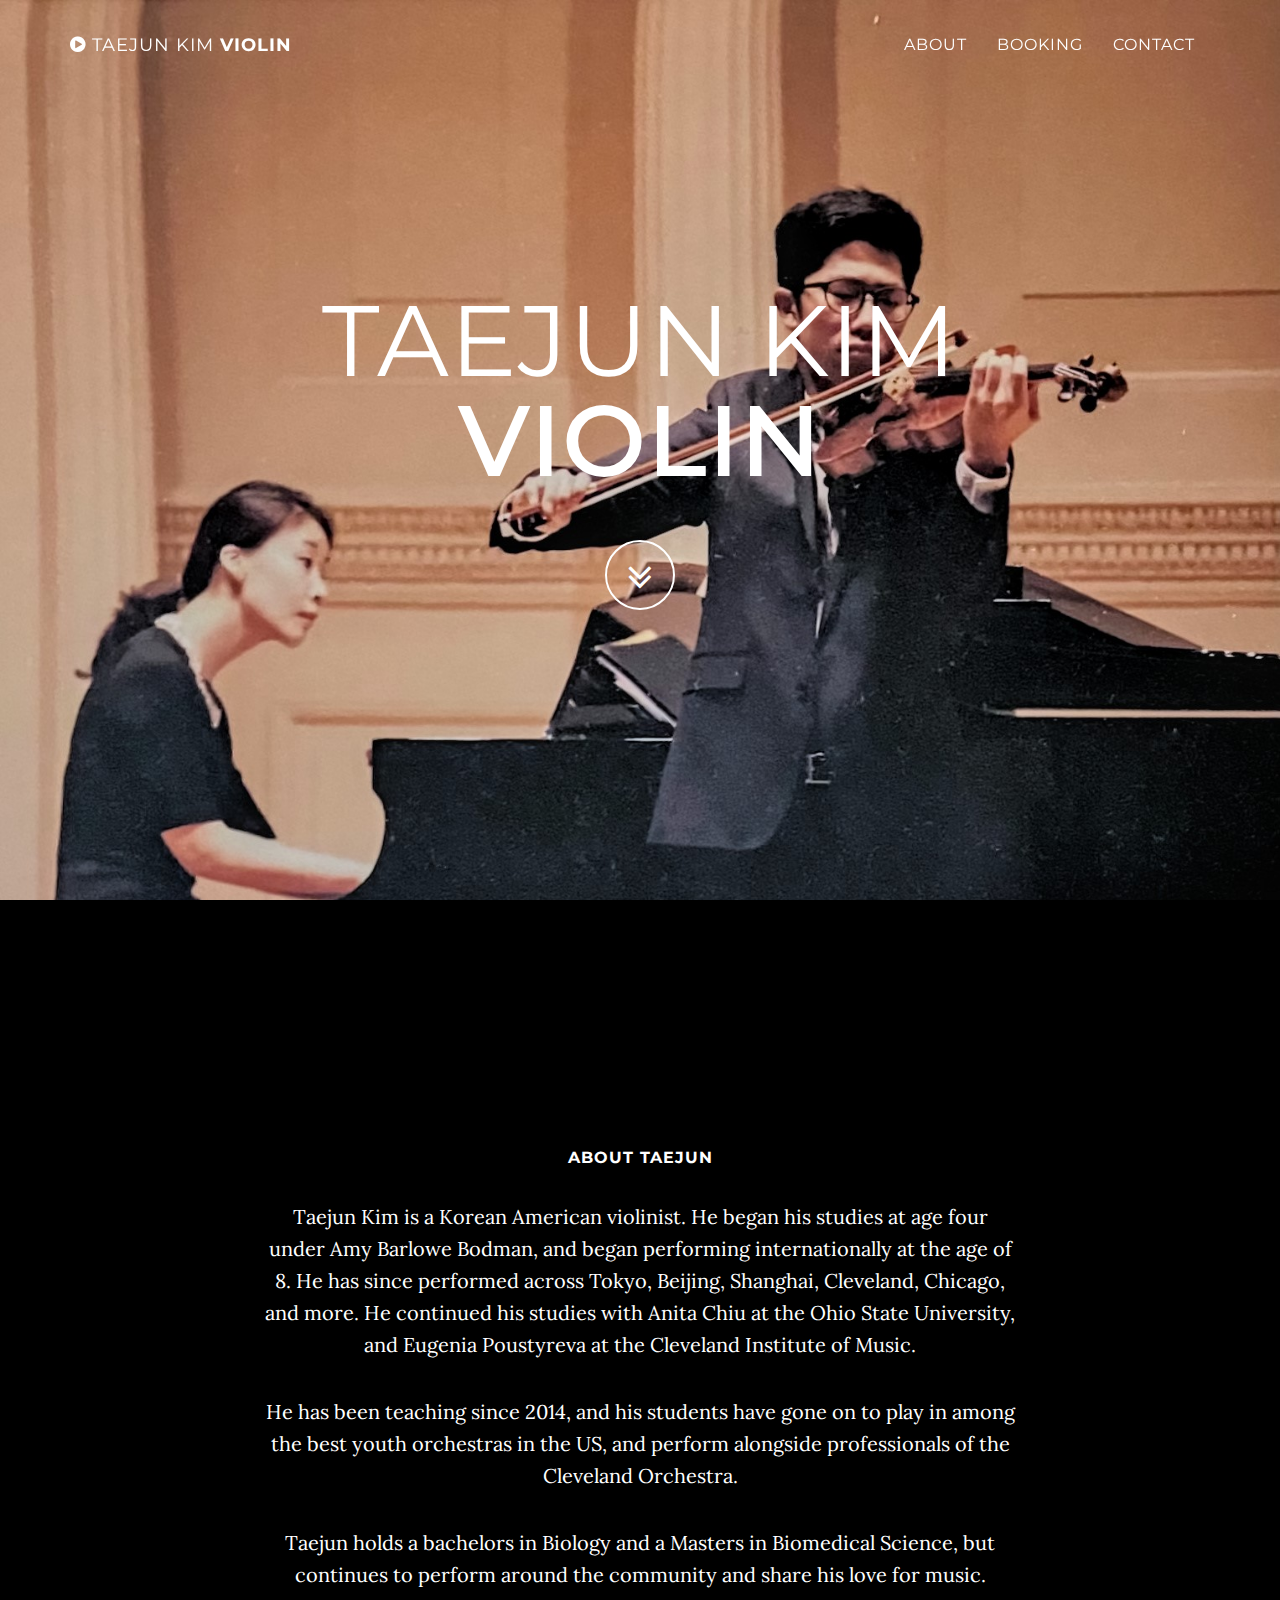
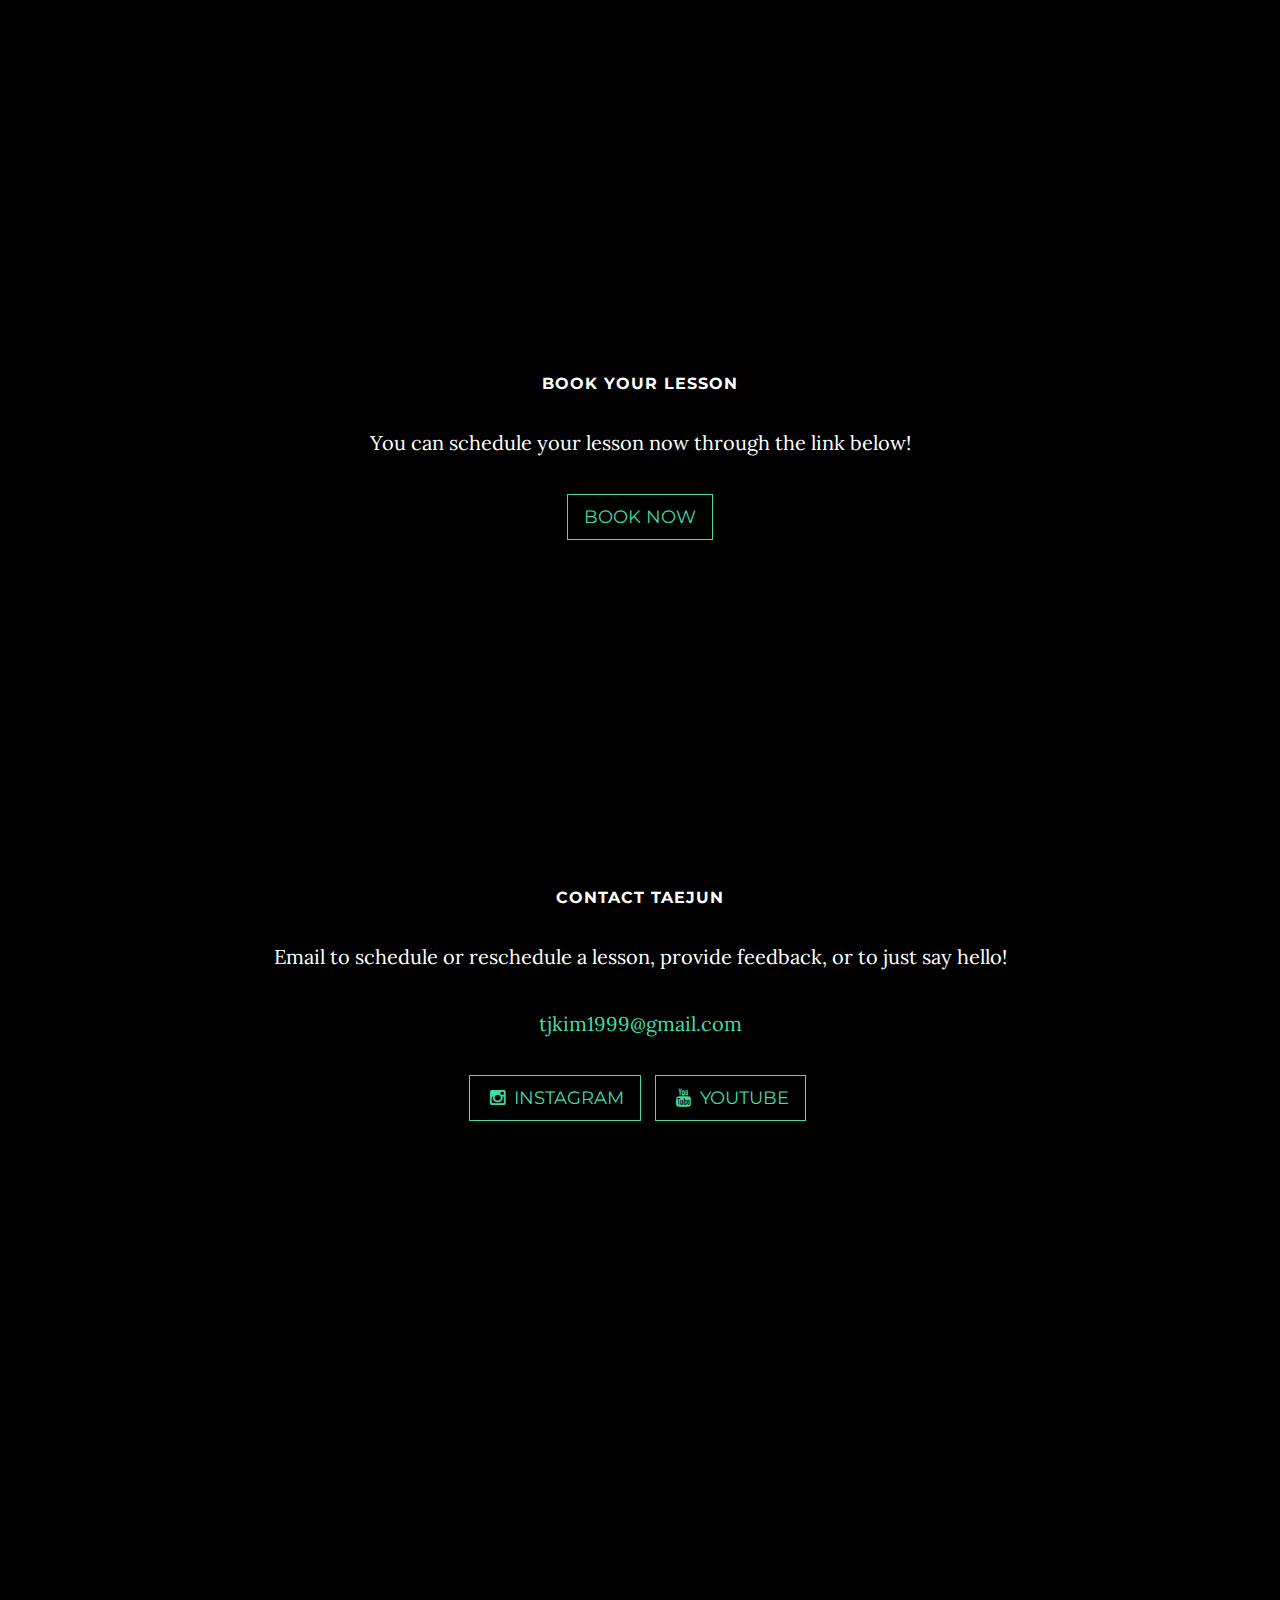
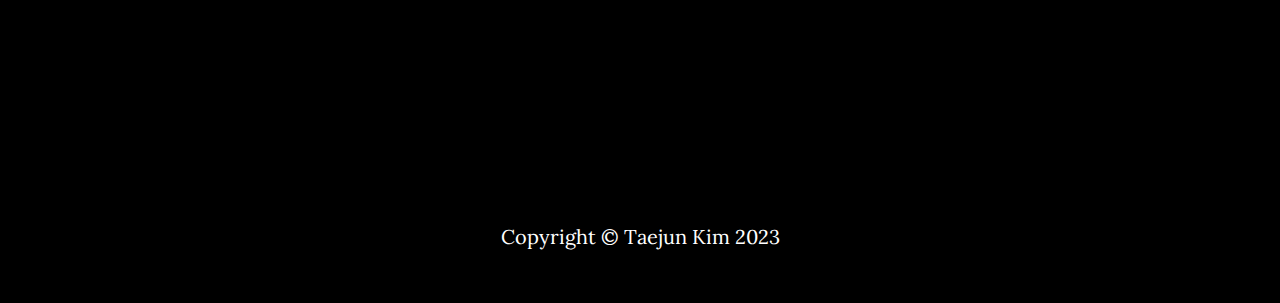
==== index.html @ 46f5df33 "Update index.html" ====
<!DOCTYPE html>
<html lang="en">

<head>

    <meta charset="utf-8">
    <meta http-equiv="X-UA-Compatible" content="IE=edge">
    <meta name="viewport" content="width=device-width, initial-scale=1">
    <meta name="description" content="Taejun Kim is a Korean American violinist. He began his studies at age four under Amy Barlowe Bodman, and began performing internationally at the age of 8. He has since performed across Tokyo, Beijing, Shanghai, Cleveland, Chicago, and more. He continued his studies with Anita Chiu at the Ohio State University, and Eugenia Poustyreva at the Cleveland Institute of Music. He has been teaching since 2014, and his students have gone on to play in one of the best youth orchestras in the US, and perform alongside professionals of the Cleveland Orchestra. Taejun holds a bachelors in Biology and a Masters in Biomedical Science, but continues to perform around the community and share his love for music.">
    <meta name="author" content="Taejun Kim">

    <title>Taejun Kim Violin</title>

    <!-- Bootstrap Core CSS -->
    <link href="css/bootstrap.min.css" rel="stylesheet">

    <!-- Custom CSS -->
    <link href="css/grayscale.css" rel="stylesheet">

    <!-- Custom Fonts -->
    <link href="font-awesome/css/font-awesome.min.css" rel="stylesheet" type="text/css">
    <link href="http://fonts.googleapis.com/css?family=Lora:400,700,400italic,700italic" rel="stylesheet" type="text/css">
    <link href="http://fonts.googleapis.com/css?family=Montserrat:400,700" rel="stylesheet" type="text/css">

    <!-- jQuery -->
    <script src="../js/jquery.js"></script>
    <script> 
    $(function(){
      $("#nav").load("../nav.html"); 
    }); 
    $(function(){
      $("#footer").load("../footer.html"); 
    });
    </script>

    <!-- HTML5 Shim and Respond.js IE8 support of HTML5 elements and media queries -->
    <!-- WARNING: Respond.js doesn't work if you view the page via file:// -->
    <!--[if lt IE 9]>
        <script src="https://oss.maxcdn.com/libs/html5shiv/3.7.0/html5shiv.js"></script>
        <script src="https://oss.maxcdn.com/libs/respond.js/1.4.2/respond.min.js"></script>
    <![endif]-->

</head>

<body id="page-top" data-spy="scroll" data-target=".navbar-fixed-top">

    <!-- Navigation -->
    <nav class="navbar navbar-custom navbar-fixed-top" role="navigation">
        <div class="container">
            <div class="navbar-header">
                <button type="button" class="navbar-toggle" data-toggle="collapse" data-target=".navbar-main-collapse">
                    <i class="fa fa-bars"></i>
                </button>
                <a class="navbar-brand page-scroll" href="#page-top">
                    <i class="fa fa-play-circle"></i>  <span class="light">Taejun Kim</span> Violin
                </a>
            </div>

            <!-- Collect the nav links, forms, and other content for toggling -->
            <div class="collapse navbar-collapse navbar-right navbar-main-collapse">
                <ul class="nav navbar-nav">
                    <!-- Hidden li included to remove active class from about link when scrolled up past about section -->
                    <li class="hidden">
                        <a href="#page-top"></a>
                    </li>
                    <li>
                        <a class="page-scroll" href="#about">About</a>
                    </li>
                    <li>
                        <a class="page-scroll" href="#download">Booking</a>
                    </li>
                    <li>
                        <a class="page-scroll" href="#contact">Contact</a>
                    </li>
                </ul>
            </div>
            <!-- /.navbar-collapse -->
        </div>
        <!-- /.container -->
    </nav>

    <!-- Intro Header -->
    <header class="intro">
        <div class="intro-body">
            <div class="container">
                <div class="row">
                    <div class="col-md-8 col-md-offset-2">
                        <h1 class="brand-heading"><span class="light">Taejun Kim</span> Violin</h1>
                        <!--p class="intro-text">Violin</p-->
                        <a href="#about" class="btn btn-circle page-scroll">
                            <i class="fa fa-angle-double-down animated"></i>
                        </a>
                    </div>
                </div>
            </div>
        </div>
    </header>

    <!-- About Section -->
    <section id="about" class="container content-section text-center">
        <div class="row">
            <div class="col-lg-8 col-lg-offset-2">
                <h2>About Taejun</h2>
                <!-- <p>Taejun Kim is a Korean American violinist. He began performing internationally at the age of 8, and has performed in Tokyo, Beijing, Shanghai, and Chicago among others. Taejun has attended the Meadowmount School of Music, and studied with Eugenia Poustyreva at the Cleveland Institute of Music.</p>
                <p>He continued his studies at the Ohio State University with Anita Chiu and graduated in 2021 with a bachelors degree in Biology.</p> -->
                <p>Taejun Kim is a Korean American violinist. He began his studies at age four under Amy Barlowe Bodman, and began performing internationally at the age of 8. He has since performed across Tokyo, Beijing, Shanghai, Cleveland, Chicago, and more. He continued his studies with Anita Chiu at the Ohio State University, and Eugenia Poustyreva at the Cleveland Institute of Music.</p>
                <p>He has been teaching since 2014, and his students have gone on to play in among the best youth orchestras in the US, and perform alongside professionals of the Cleveland Orchestra.</p>
                <p>Taejun holds a bachelors in Biology and a Masters in Biomedical Science, but continues to perform around the community and share his love for music.</p>
            </div>
        </div>
    </section>

    <!-- Schedule Lesson Section -->
    <section id="download" class="content-section text-center">
        <div class="download-section">
            <div class="container">
                <div class="col-lg-8 col-lg-offset-2">
                    <h2>Book Your Lesson</h2>
                    <p>You can schedule your lesson now through the link below!</p>
                    <a href="https://cal.com/taejunk/private-violin-lessons" class="btn btn-default btn-lg">Book now</a>
                </div>
            </div>
        </div>
    </section>

    <!-- Contact Section -->
    <section id="contact" class="container content-section text-center">
        <div class="row">
            <div class="col-lg-8 col-lg-offset-2">
                <h2>Contact Taejun</h2>
                <p>Email to schedule or reschedule a lesson, provide feedback, or to just say hello!</p>
                <p><a href="mailto:tjkim1999@gmail.com">tjkim1999@gmail.com</a>
                </p>
                <ul class="list-inline banner-social-buttons">
                    <li>
                        <a href="https://instagram.com/tjkim530" class="btn btn-default btn-lg"><i class="fa fa-instagram fa-fw"></i> <span class="network-name">Instagram</span></a>
                    </li>
                    <li>
                        <a href="https://youtube.com/tjkim1999" class="btn btn-default btn-lg"><i class="fa fa-youtube fa-fw"></i> <span class="network-name">Youtube</span></a>
                    </li>
                </ul>
            </div>
        </div>
    </section>

    <!-- Map Section -->
    <div id="map"></div>

    <!-- Footer -->
    <footer>
        <div class="container text-center">
            <p>Copyright &copy; Taejun Kim 2023</p>
        </div>
    </footer>

    <!-- jQuery -->
    <script src="js/jquery.js"></script>

    <!-- Bootstrap Core JavaScript -->
    <script src="js/bootstrap.min.js"></script>

    <!-- Plugin JavaScript -->
    <script src="js/jquery.easing.min.js"></script>

    <!-- Google Maps API Key - Use your own API key to enable the map feature. More information on the Google Maps API can be found at https://developers.google.com/maps/ -->
    <!--script type="text/javascript" src="https://maps.googleapis.com/maps/api/js?key=AIzaSyCRngKslUGJTlibkQ3FkfTxj3Xss1UlZDA&sensor=false"></script-->

    <!-- Custom Theme JavaScript -->
    <script src="js/grayscale.js"></script>

</body>

</html>
---- css/grayscale.css ----
/* http://meyerweb.com/eric/tools/css/reset/ 
   v2.0 | 20110126
   License: none (public domain)
*/

html, body, div, span, applet, object, iframe,
h1, h2, h3, h4, h5, h6, p, blockquote, pre,
a, abbr, acronym, address, big, cite, code,
del, dfn, em, img, ins, kbd, q, s, samp,
small, strike, strong, sub, sup, tt, var,
b, u, i, center,
dl, dt, dd, ol, ul, li,
fieldset, form, label, legend,
table, caption, tbody, tfoot, thead, tr, th, td,
article, aside, canvas, details, embed, 
figure, figcaption, footer, header, hgroup, 
menu, nav, output, ruby, section, summary,
time, mark, audio, video {
	margin: 0;
	padding: 0;
	border: 0;
	font-size: 100%;
	font: inherit;
	vertical-align: baseline;
}
/* HTML5 display-role reset for older browsers */
article, aside, details, figcaption, figure, 
footer, header, hgroup, menu, nav, section {
	display: block;
}
body {
	line-height: 1;
}
ol, ul {
	list-style: none;
}
blockquote, q {
	quotes: none;
}
blockquote:before, blockquote:after,
q:before, q:after {
	content: '';
	content: none;
}
table {
	border-collapse: collapse;
	border-spacing: 0;
}


/*!
 * Start Bootstrap - Grayscale Bootstrap Theme (http://startbootstrap.com)
 * Code licensed under the Apache License v2.0.
 * For details, see http://www.apache.org/licenses/LICENSE-2.0.
 */

body {
    width: 100%;
    height: 100%;
    font-family: Lora,"Helvetica Neue",Helvetica,Arial,sans-serif;
    color: #fff;
    background-color: #000;
}

html {
    width: 100%;
    height: 100%;
}

h1,
h2,
h3,
h4,
h5,
h6 {
    margin: 0 0 35px;
    text-transform: uppercase;
    font-family: Montserrat,"Helvetica Neue",Helvetica,Arial,sans-serif;
    font-weight: 700;
    letter-spacing: 1px;
}

p {
    margin: 0 0 25px;
    font-size: 18px;
    line-height: 1.5;
}

@media(min-width:768px) {
    p {
        margin: 0 0 35px;
        font-size: 20px;
        line-height: 1.6;
    }
}

a {
    color: #42dca3;
    -webkit-transition: all .2s ease-in-out;
    -moz-transition: all .2s ease-in-out;
    transition: all .2s ease-in-out;
}

a:hover,
a:focus {
    text-decoration: none;
    color: #1d9b6c;
}

.light {
    font-weight: 400;
}

.navbar-custom {
    margin-bottom: 0;
    border-bottom: 1px solid rgba(255,255,255,.3);
    text-transform: uppercase;
    font-family: Montserrat,"Helvetica Neue",Helvetica,Arial,sans-serif;
    background-color: #000;
}

.navbar-custom .navbar-brand {
    font-weight: 700;
}

.navbar-custom .navbar-brand:focus {
    outline: 0;
}

.navbar-custom .navbar-brand .navbar-toggle {
    padding: 4px 6px;
    font-size: 16px;
    color: #fff;
}

.navbar-custom .navbar-brand .navbar-toggle:focus,
.navbar-custom .navbar-brand .navbar-toggle:active {
    outline: 0;
}

.navbar-custom a {
    color: #fff;
}

.navbar-custom .nav li a {
    -webkit-transition: background .3s ease-in-out;
    -moz-transition: background .3s ease-in-out;
    transition: background .3s ease-in-out;
}

.navbar-custom .nav li a:hover {
    outline: 0;
    color: rgba(255,255,255,.8);
    background-color: transparent;
}

.navbar-custom .nav li a:focus,
.navbar-custom .nav li a:active {
    outline: 0;
    background-color: transparent;
}

.navbar-custom .nav li.active {
    outline: 0;
}

.navbar-custom .nav li.active a {
    background-color: rgba(255,255,255,.3);
}

.navbar-custom .nav li.active a:hover {
    color: #fff;
}

@media(min-width:768px) {
    .navbar-custom {
        padding: 20px 0;
        border-bottom: 0;
        letter-spacing: 1px;
        background: 0 0;
        -webkit-transition: background .5s ease-in-out,padding .5s ease-in-out;
        -moz-transition: background .5s ease-in-out,padding .5s ease-in-out;
        transition: background .5s ease-in-out,padding .5s ease-in-out;
    }

    .navbar-custom.top-nav-collapse {
        padding: 0;
        border-bottom: 1px solid rgba(255,255,255,.3);
        background: #000;
    }
}

.intro {
    display: table;
    width: 100%;
    height: auto;
    padding: 100px 0;
    text-align: center;
    color: #fff;
    background: url(../assets/img/profile.jpg) no-repeat bottom center scroll;
    background-attachment:fixed;
    background-position: top;
    background-color: #000;
    -webkit-background-size: cover;
    -moz-background-size: cover;
    background-size: cover;
    -o-background-size: cover;
}

.intro .intro-body {
    display: table-cell;
    vertical-align: middle;
}

.intro .intro-body .brand-heading {
    font-size: 40px;
    font-weight: 550;
    color: /*black*/ white;
}

.intro .intro-body .intro-text {
    font-size: 18px;
    color: black;
}

@media(min-width:768px) {
    .intro {
        height: 100%;
        padding: 0;
    }

    .intro .intro-body .brand-heading {
        font-size: 100px;
    }

    .intro .intro-body .intro-text {
        font-size: 26px;
    }
}

.btn-circle {
    width: 70px;
    height: 70px;
    margin-top: 15px;
    padding: 7px 16px;
    border: 2px solid #fff;
    border-radius: 100%!important;
    font-size: 40px;
    color: #fff;
    background: 0 0;
    -webkit-transition: background .3s ease-in-out;
    -moz-transition: background .3s ease-in-out;
    transition: background .3s ease-in-out;
}

.btn-circle:hover,
.btn-circle:focus {
    outline: 0;
    color: #fff;
    background: rgba(255,255,255,.1);
}

.btn-circle i.animated {
    -webkit-transition-property: -webkit-transform;
    -webkit-transition-duration: 1s;
    -moz-transition-property: -moz-transform;
    -moz-transition-duration: 1s;
}

.btn-circle:hover i.animated {
    -webkit-animation-name: pulse;
    -moz-animation-name: pulse;
    -webkit-animation-duration: 1.5s;
    -moz-animation-duration: 1.5s;
    -webkit-animation-iteration-count: infinite;
    -moz-animation-iteration-count: infinite;
    -webkit-animation-timing-function: linear;
    -moz-animation-timing-function: linear;
}

@-webkit-keyframes pulse {    
    0 {
        -webkit-transform: scale(1);
        transform: scale(1);
    }

    50% {
        -webkit-transform: scale(1.2);
        transform: scale(1.2);
    }

    100% {
        -webkit-transform: scale(1);
        transform: scale(1);
    }
}

@-moz-keyframes pulse {    
    0 {
        -moz-transform: scale(1);
        transform: scale(1);
    }

    50% {
        -moz-transform: scale(1.2);
        transform: scale(1.2);
    }

    100% {
        -moz-transform: scale(1);
        transform: scale(1);
    }
}

.content-section {
    padding-top: 100px;
}

.download-section {
    width: 100%;
    padding: 50px 0;
    color: #fff;
    background: url(../img/downloads-bg.jpg) no-repeat center center scroll;
    background-color: #000;
    -webkit-background-size: cover;
    -moz-background-size: cover;
    background-size: cover;
    -o-background-size: cover;
}

#map {
    width: 100%;
    height: 200px;
    margin-top: 100px;
}

@media(min-width:767px) {
    .content-section {
        padding-top: 250px;
    }

    .download-section {
        padding: 100px 0;
    }

    #map {
        height: 400px;
        margin-top: 250px;
    }
}

.btn {
    border-radius: 0;
    text-transform: uppercase;
    font-family: Montserrat,"Helvetica Neue",Helvetica,Arial,sans-serif;
    font-weight: 400;
    -webkit-transition: all .3s ease-in-out;
    -moz-transition: all .3s ease-in-out;
    transition: all .3s ease-in-out;
}

.btn-default {
    border: 1px solid #42dca3;
    color: #42dca3;
    background-color: transparent;
}

.btn-default:hover,
.btn-default:focus {
    border: 1px solid #42dca3;
    outline: 0;
    color: #000;
    background-color: #42dca3;
}

ul.banner-social-buttons {
    margin-top: 0;
}

@media(max-width:1199px) {
    ul.banner-social-buttons {
        margin-top: 15px;
    }
}

@media(max-width:767px) {
    ul.banner-social-buttons li {
        display: block;
        margin-bottom: 20px;
        padding: 0;
    }

    ul.banner-social-buttons li:last-child {
        margin-bottom: 0;
    }
}

footer {
    padding: 50px 0;
}

footer p {
    margin: 0;
}

::-moz-selection {
    text-shadow: none;
    background: #fcfcfc;
    background: rgba(255,255,255,.2);
}

::selection {
    text-shadow: none;
    background: #fcfcfc;
    background: rgba(255,255,255,.2);
}

img::selection {
    background: 0 0;
}

img::-moz-selection {
    background: 0 0;
}

body {
    webkit-tap-highlight-color: rgba(255,255,255,.2);
}
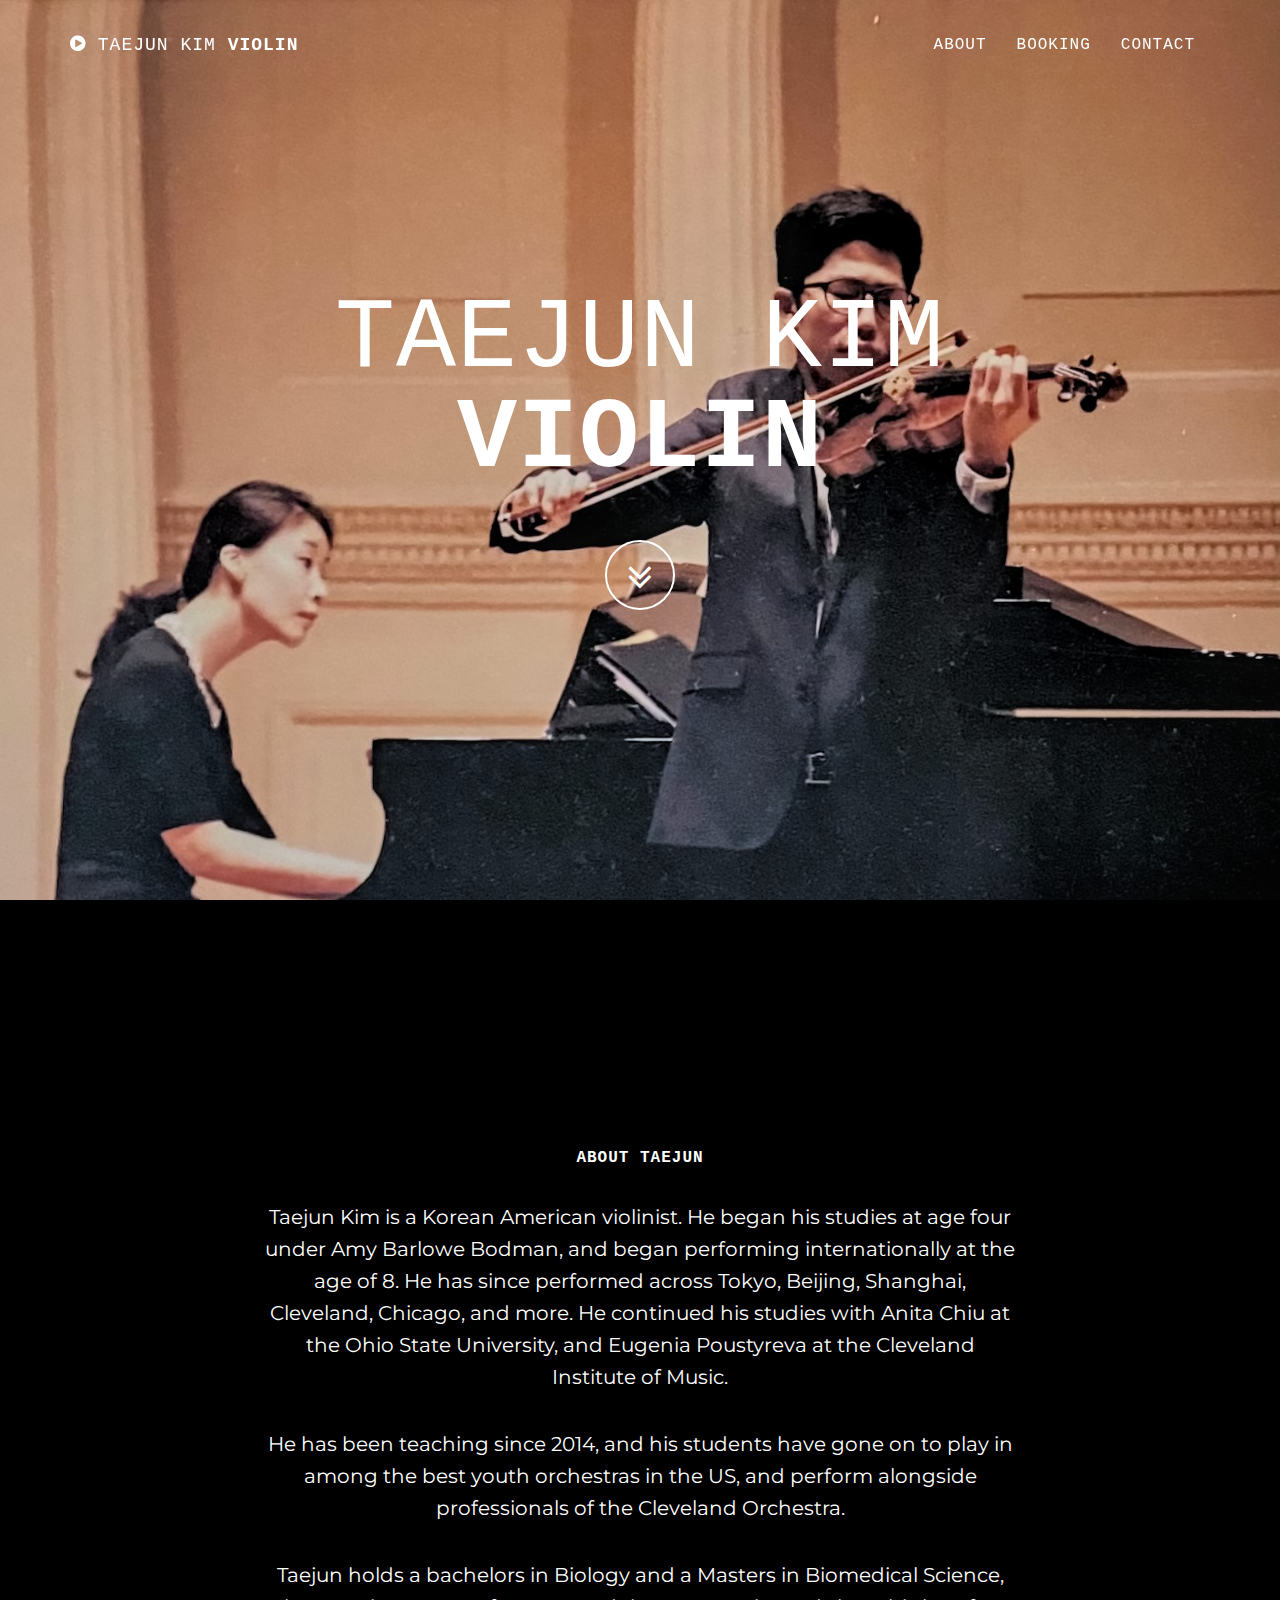
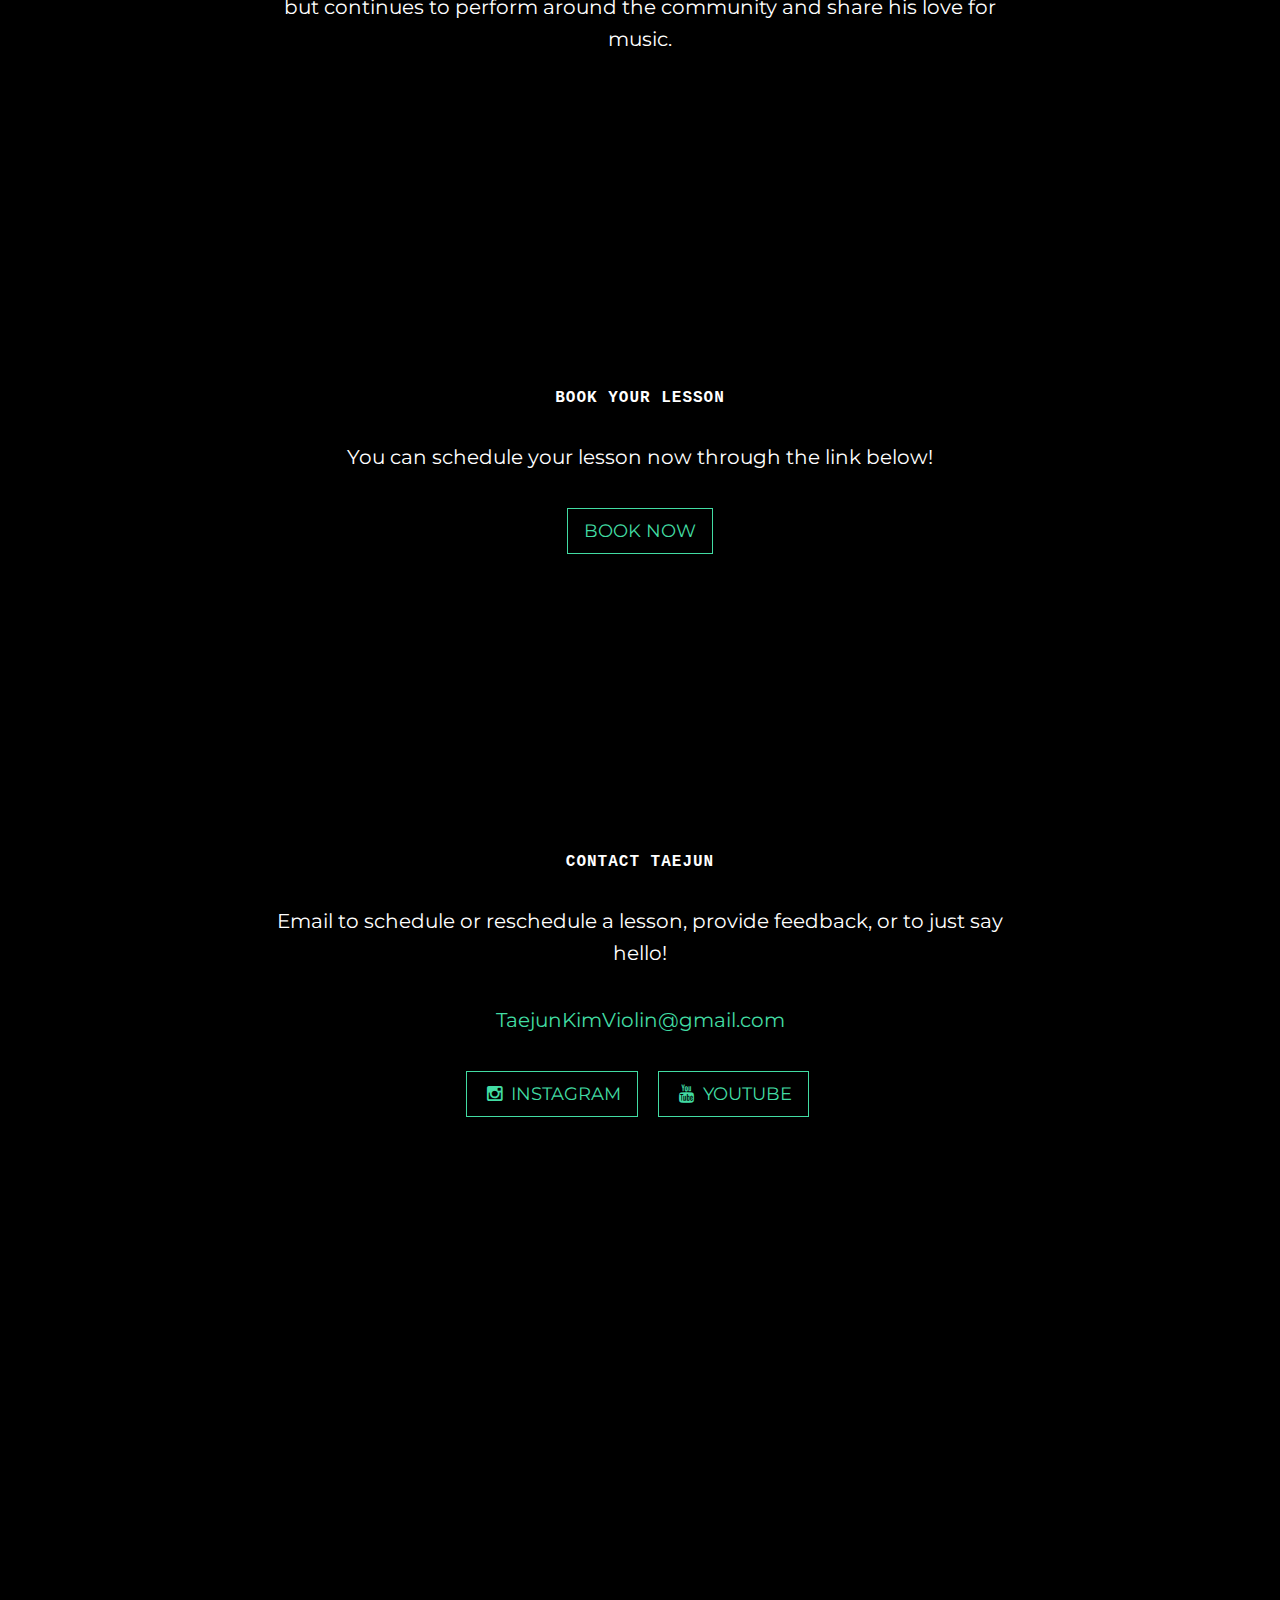
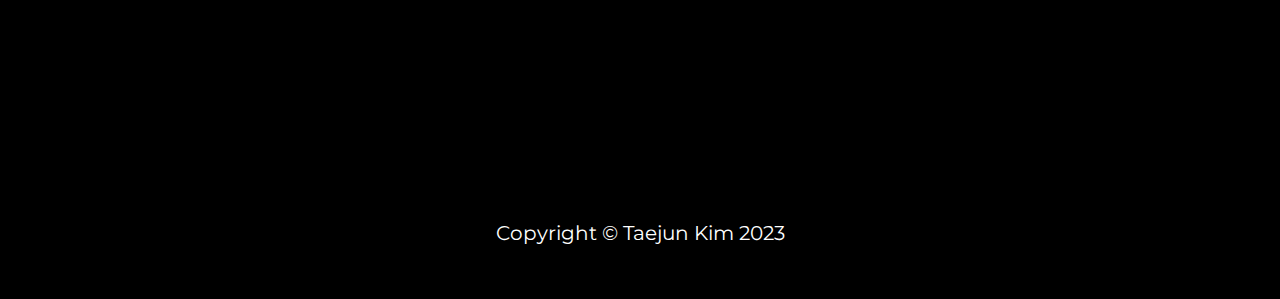
==== commit 8c8333cd: "Update index.html" ====
--- a/index.html
+++ b/index.html
@@ -40,44 +40,15 @@
         <script src="https://oss.maxcdn.com/libs/respond.js/1.4.2/respond.min.js"></script>
     <![endif]-->
 
+    <!-- Favicon icon -->
+    <link rel="icon" href="assets/favicon.ico">
+
 </head>
 
 <body id="page-top" data-spy="scroll" data-target=".navbar-fixed-top">
 
     <!-- Navigation -->
-    <nav class="navbar navbar-custom navbar-fixed-top" role="navigation">
-        <div class="container">
-            <div class="navbar-header">
-                <button type="button" class="navbar-toggle" data-toggle="collapse" data-target=".navbar-main-collapse">
-                    <i class="fa fa-bars"></i>
-                </button>
-                <a class="navbar-brand page-scroll" href="#page-top">
-                    <i class="fa fa-play-circle"></i>  <span class="light">Taejun Kim</span> Violin
-                </a>
-            </div>
-
-            <!-- Collect the nav links, forms, and other content for toggling -->
-            <div class="collapse navbar-collapse navbar-right navbar-main-collapse">
-                <ul class="nav navbar-nav">
-                    <!-- Hidden li included to remove active class from about link when scrolled up past about section -->
-                    <li class="hidden">
-                        <a href="#page-top"></a>
-                    </li>
-                    <li>
-                        <a class="page-scroll" href="#about">About</a>
-                    </li>
-                    <li>
-                        <a class="page-scroll" href="#download">Booking</a>
-                    </li>
-                    <li>
-                        <a class="page-scroll" href="#contact">Contact</a>
-                    </li>
-                </ul>
-            </div>
-            <!-- /.navbar-collapse -->
-        </div>
-        <!-- /.container -->
-    </nav>
+    <div id="nav"></div>
 
     <!-- Intro Header -->
     <header class="intro">
@@ -111,47 +82,23 @@
     </section>
 
     <!-- Schedule Lesson Section -->
-    <section id="download" class="content-section text-center">
-        <div class="download-section">
+    <section id="booking" class="content-section text-center">
+        <div class="booking-section">
             <div class="container">
                 <div class="col-lg-8 col-lg-offset-2">
+                    <link href="https://assets.calendly.com/assets/external/widget.css" rel="stylesheet">
+                    <script src="https://assets.calendly.com/assets/external/widget.js" type="text/javascript" async></script>
                     <h2>Book Your Lesson</h2>
                     <p>You can schedule your lesson now through the link below!</p>
-                    <a href="https://cal.com/taejunk/private-violin-lessons" class="btn btn-default btn-lg">Book now</a>
+                    <a href="" class="btn btn-default btn-lg" onclick="Calendly.initPopupWidget({url: 'https://cal.com/taejunk/private-violin-lessons'});return false;">Book now</a>
+                    <!-- a href="https://cal.com/taejunk/private-violin-lessons" class="btn btn-default btn-lg">Book now</a -->
                 </div>
             </div>
         </div>
     </section>
 
-    <!-- Contact Section -->
-    <section id="contact" class="container content-section text-center">
-        <div class="row">
-            <div class="col-lg-8 col-lg-offset-2">
-                <h2>Contact Taejun</h2>
-                <p>Email to schedule or reschedule a lesson, provide feedback, or to just say hello!</p>
-                <p><a href="mailto:tjkim1999@gmail.com">tjkim1999@gmail.com</a>
-                </p>
-                <ul class="list-inline banner-social-buttons">
-                    <li>
-                        <a href="https://instagram.com/tjkim530" class="btn btn-default btn-lg"><i class="fa fa-instagram fa-fw"></i> <span class="network-name">Instagram</span></a>
-                    </li>
-                    <li>
-                        <a href="https://youtube.com/tjkim1999" class="btn btn-default btn-lg"><i class="fa fa-youtube fa-fw"></i> <span class="network-name">Youtube</span></a>
-                    </li>
-                </ul>
-            </div>
-        </div>
-    </section>
-
-    <!-- Map Section -->
-    <div id="map"></div>
-
     <!-- Footer -->
-    <footer>
-        <div class="container text-center">
-            <p>Copyright &copy; Taejun Kim 2023</p>
-        </div>
-    </footer>
+    <div id="footer"></div>
 
     <!-- jQuery -->
     <script src="js/jquery.js"></script>
--- a/css/grayscale.css
+++ b/css/grayscale.css
@@ -57,7 +57,7 @@
 body {
     width: 100%;
     height: 100%;
-    font-family: Lora,"Helvetica Neue",Helvetica,Arial,sans-serif;
+    font-family: Courier,Courier New,Lora,"Helvetica Neue",Helvetica,Arial,sans-serif;
     color: #fff;
     background-color: #000;
 }
@@ -75,14 +75,15 @@
 h6 {
     margin: 0 0 35px;
     text-transform: uppercase;
-    font-family: Montserrat,"Helvetica Neue",Helvetica,Arial,sans-serif;
+    font-family: Courier,Courier New,Montserrat,"Helvetica Neue",Helvetica,Arial,sans-serif;
     font-weight: 700;
     letter-spacing: 1px;
 }
 
 p {
     margin: 0 0 25px;
-    font-size: 18px;
+    font-family: Montserrat,"Helvetica Neue",Helvetica,Arial,sans-serif;
+    font-size: 80%; /*18px;*/
     line-height: 1.5;
 }
 
@@ -115,7 +116,7 @@
     margin-bottom: 0;
     border-bottom: 1px solid rgba(255,255,255,.3);
     text-transform: uppercase;
-    font-family: Montserrat,"Helvetica Neue",Helvetica,Arial,sans-serif;
+    font-family: Courier,Courier New,Montserrat,"Helvetica Neue",Helvetica,Arial,sans-serif;
     background-color: #000;
 }
 
@@ -316,7 +317,7 @@
     padding-top: 100px;
 }
 
-.download-section {
+.booking-section {
     width: 100%;
     padding: 50px 0;
     color: #fff;
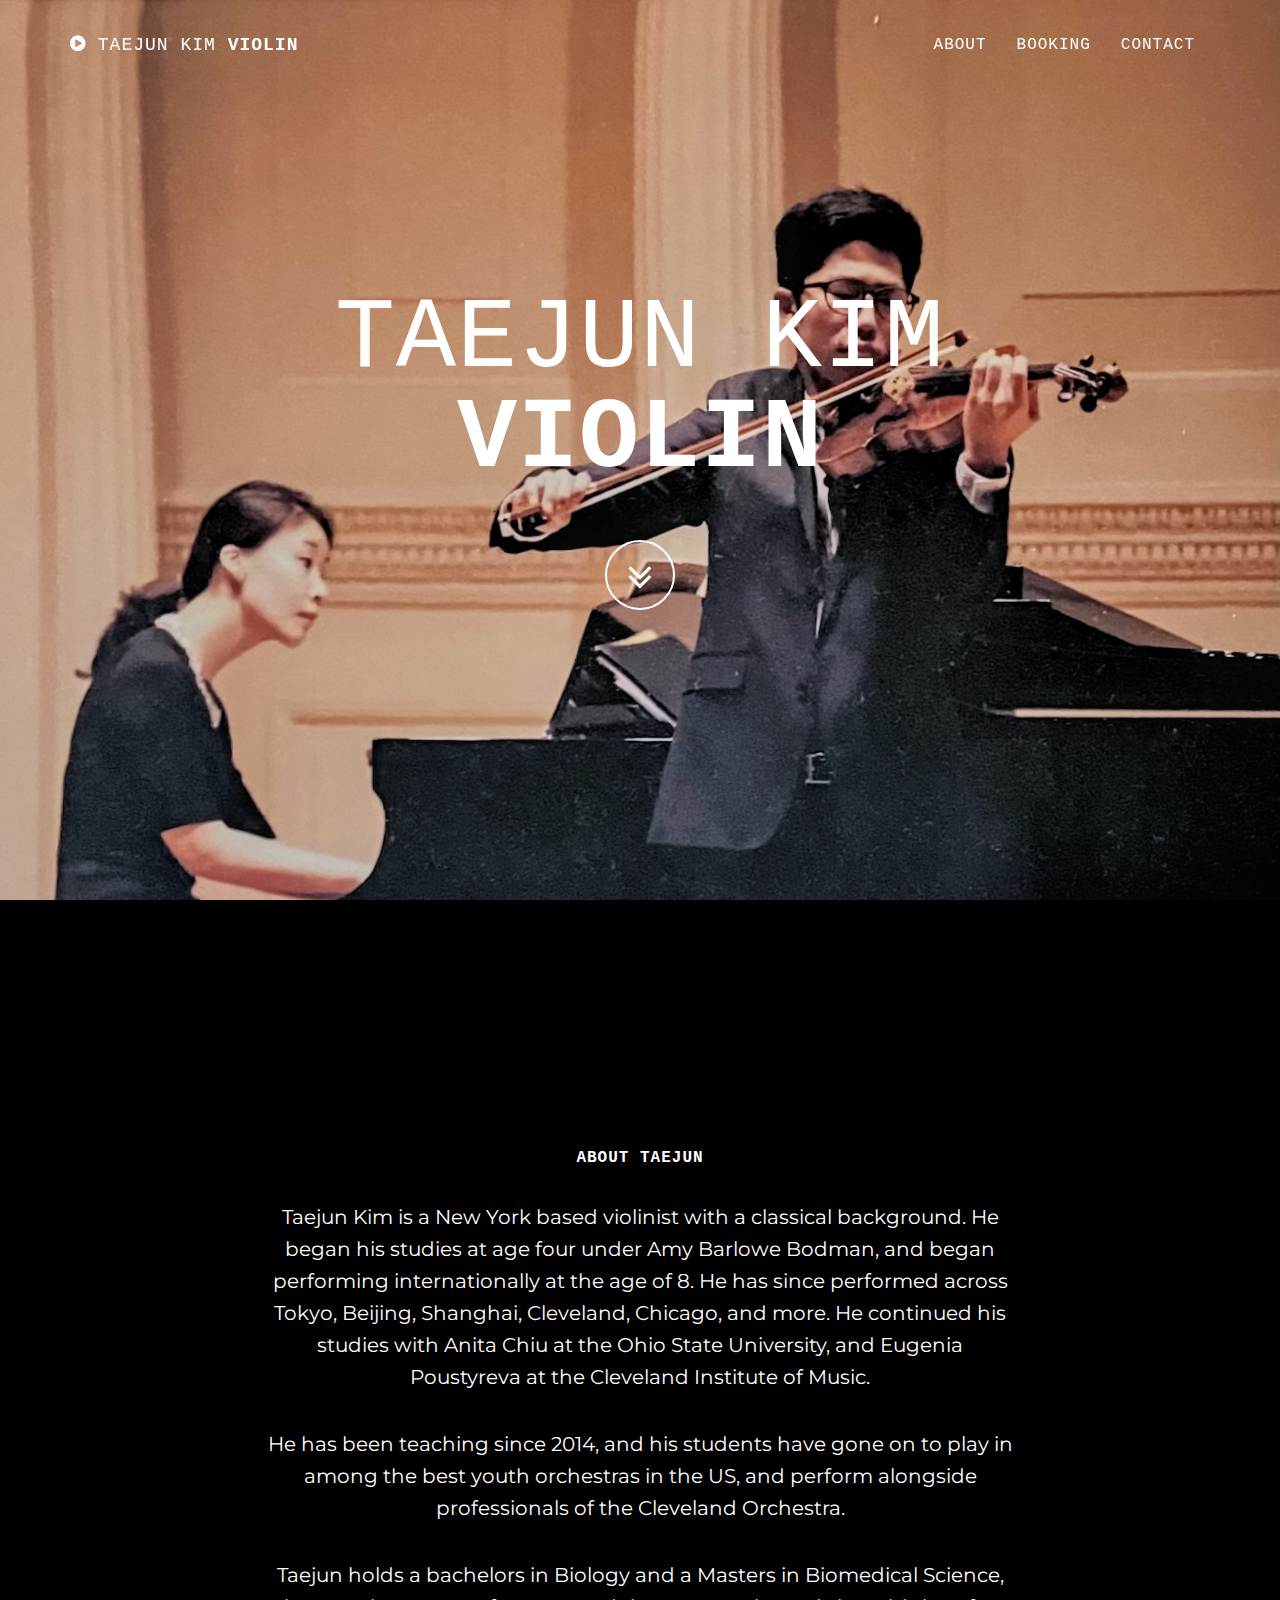
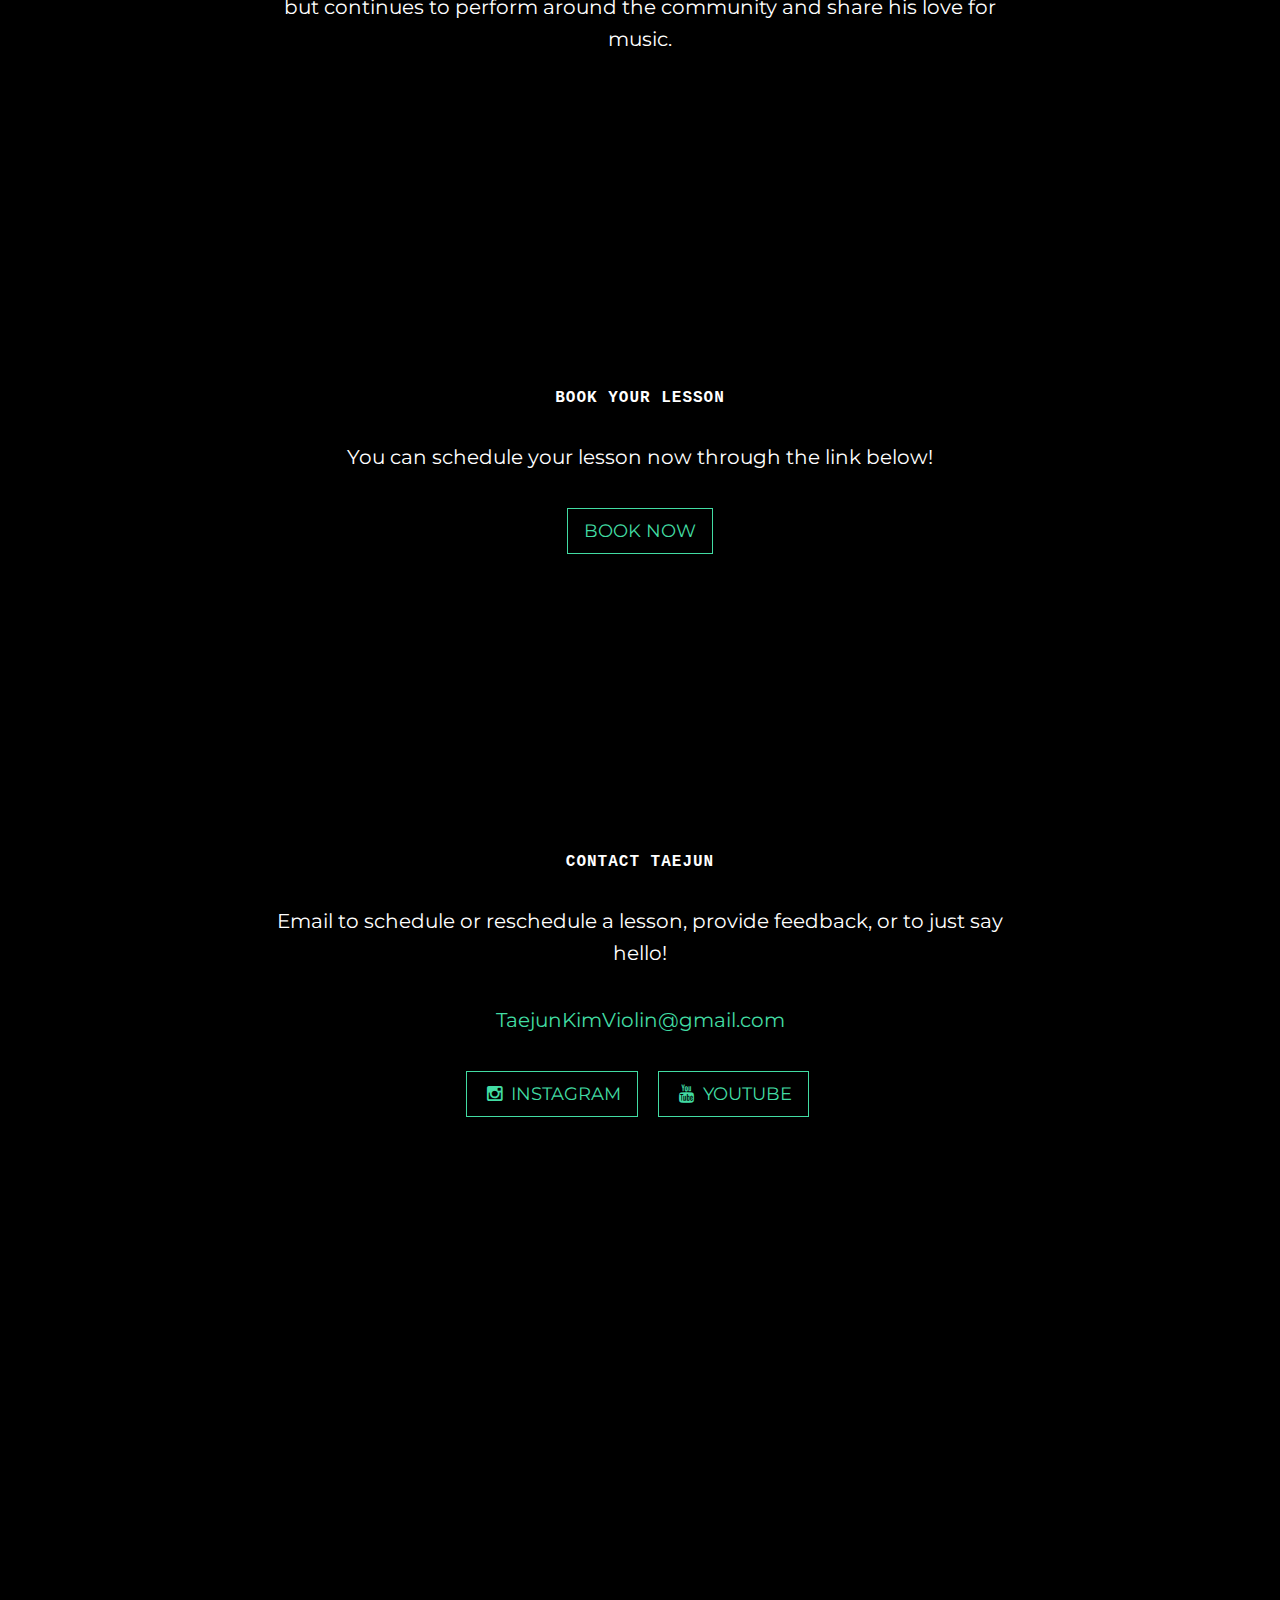
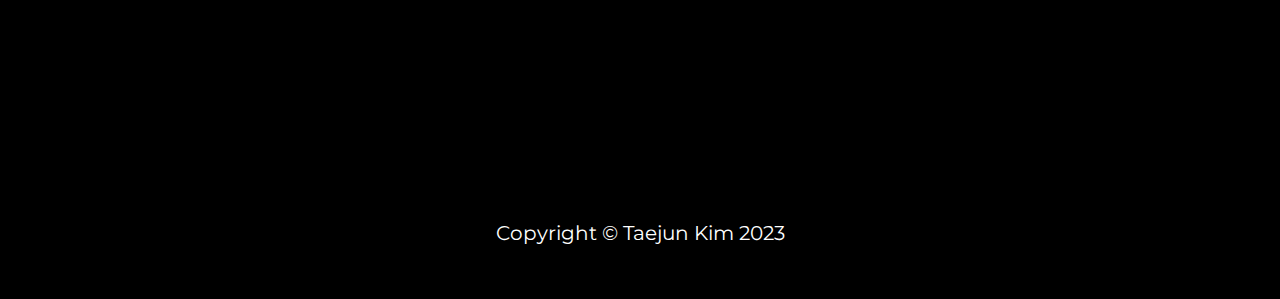
==== commit d6c7fb9d: "Update index.html" ====
--- a/index.html
+++ b/index.html
@@ -72,11 +72,14 @@
         <div class="row">
             <div class="col-lg-8 col-lg-offset-2">
                 <h2>About Taejun</h2>
-                <!-- <p>Taejun Kim is a Korean American violinist. He began performing internationally at the age of 8, and has performed in Tokyo, Beijing, Shanghai, and Chicago among others. Taejun has attended the Meadowmount School of Music, and studied with Eugenia Poustyreva at the Cleveland Institute of Music.</p>
-                <p>He continued his studies at the Ohio State University with Anita Chiu and graduated in 2021 with a bachelors degree in Biology.</p> -->
-                <p>Taejun Kim is a Korean American violinist. He began his studies at age four under Amy Barlowe Bodman, and began performing internationally at the age of 8. He has since performed across Tokyo, Beijing, Shanghai, Cleveland, Chicago, and more. He continued his studies with Anita Chiu at the Ohio State University, and Eugenia Poustyreva at the Cleveland Institute of Music.</p>
-                <p>He has been teaching since 2014, and his students have gone on to play in among the best youth orchestras in the US, and perform alongside professionals of the Cleveland Orchestra.</p>
-                <p>Taejun holds a bachelors in Biology and a Masters in Biomedical Science, but continues to perform around the community and share his love for music.</p>
+                <div class="small">
+                <!-- <p>Taejun Kim is a New York based Korean American violinist. He began performing internationally at the age of 8, and has performed in Tokyo, Beijing, Shanghai, and Chicago among others. Taejun has attended the Meadowmount School of Music, and studied with Eugenia Poustyreva at the Cleveland Institute of Music.</p>
+                    <p>He continued his studies at the Ohio State University with Anita Chiu and graduated in 2021 with a bachelors degree in Biology.</p> -->
+                    <p>Taejun Kim is a New York based violinist with a classical background. He began his studies at age four under Amy Barlowe Bodman, and began performing internationally at the age of 8. He has since performed across Tokyo, Beijing, Shanghai, Cleveland, Chicago, and more. He continued his studies with Anita Chiu at the Ohio State University, and Eugenia Poustyreva at the Cleveland Institute of Music.</p>
+                    <p>He has been teaching since 2014, and his students have gone on to play in among the best youth orchestras in the US, and perform alongside professionals of the Cleveland Orchestra.</p>
+                    <p>Taejun holds a bachelors in Biology and a Masters in Biomedical Science, but continues to perform around the community and share his love for music.</p>
+            
+                </div>
             </div>
         </div>
     </section>
--- a/css/grayscale.css
+++ b/css/grayscale.css
@@ -83,7 +83,7 @@
 p {
     margin: 0 0 25px;
     font-family: Montserrat,"Helvetica Neue",Helvetica,Arial,sans-serif;
-    font-size: 80%; /*18px;*/
+    /*font-size: 5px; 18px;*/
     line-height: 1.5;
 }
 
